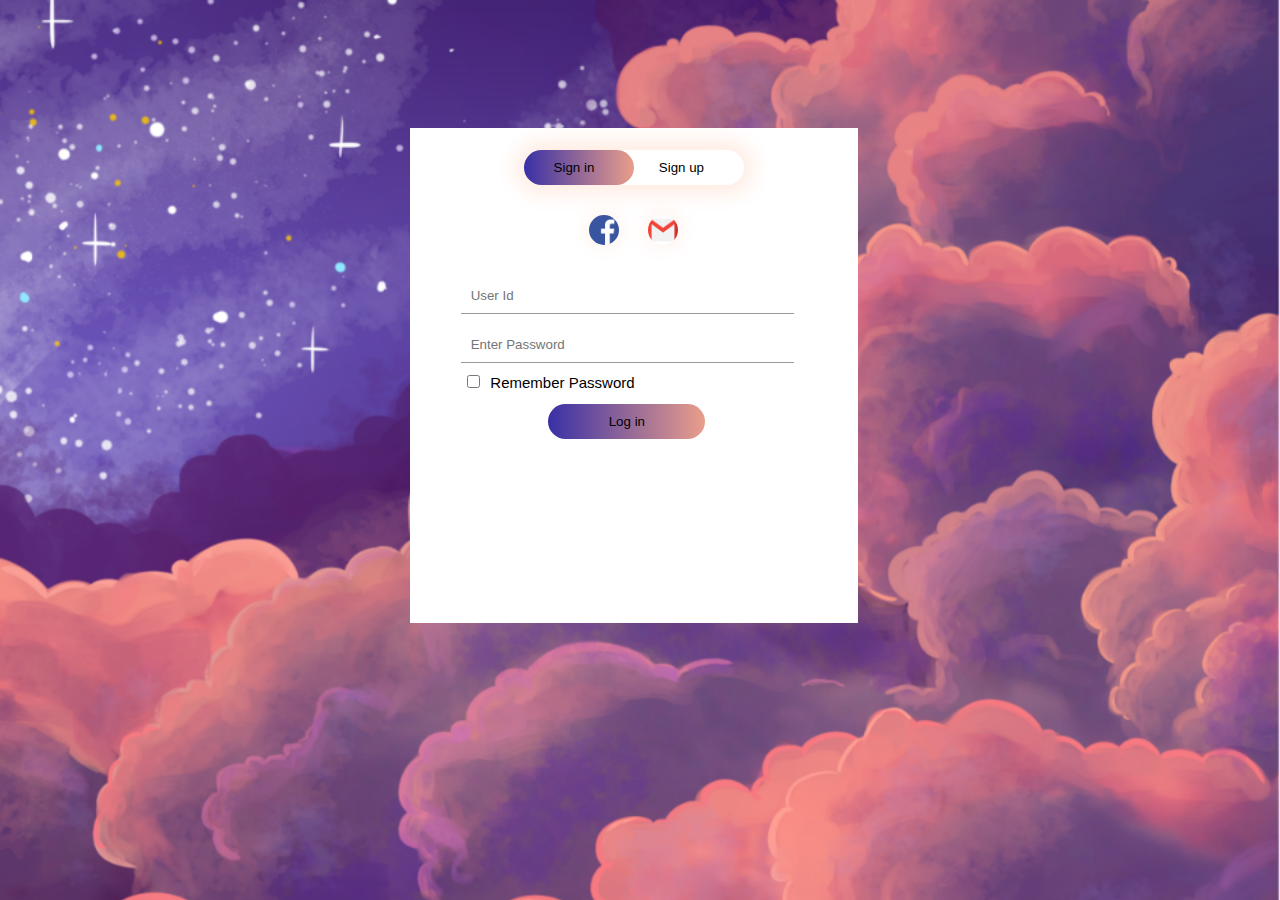
==== index.html @ bdc39eea "change" ====
<!DOCTYPE html>
<meta charset="UTF-8">
<html>
<head>
    <title>Login and Register</title>
    <link rel="stylesheet" href="css/login_style.css">
</head>
<body>
    <div class="background" id="bg">
        <div class="form-box">
            <div class="botton-box">
                <div id="toggle"></div>
                <button type="button" class="toggle-btn" onclick="signin()">Sign in</button>
                <button type="button" class="toggle-btn" onclick="signup()">Sign up</button>
            </div>
            <div class="social-icon">
                <img src="css/fb.png">
                <img src="css/gmail.png">
            </div>
            <form id="signin" class="input-group">
                <input type="text" class="input-field" placeholder="User Id" name="Signin_id" required>
                <input type="password" class="input-field" placeholder="Enter Password" name="Signin_password" required>
                <label class="check-box">
                    <input type="checkbox" class="check-box">
                    Remember Password
                </label>
                <button type="submit" class="submit-btn" form="signin">Log in</button>
            </form>
            <form id="signup" class="input-group">
                <input type="text" class="input-field" placeholder="User Id" name="Signup_id" required>
                <input type="email" class="input-field" placeholder="Enter Email" name="Signup_email" required>
                <input type="password" class="input-field" placeholder="Enter Password" name="Signup_password" required>
                <label class="check-box">
                    <input type="checkbox" class="check-box">
                    I agree to the terms
                </label>
                <button type="submit" class="submit-btn" form="signup">Sign up</button>
            </form>
        </div>
    </div>

    <script>
        var x = document.getElementById("signin");
        var y = document.getElementById("signup");
        var z = document.getElementById("toggle");
        var b = document.getElementById("bg");
        function signup(){
            x.style.left = "-100%"
            y.style.left = "10%"
            z.style.left = "110px";
            z.style.background = "black";
            b.style.background = "black";
        }
        function signin(){
            x.style.left = "10%"
            y.style.left = "110%"
            z.style.left = "0px";
            z.style.background = "linear-gradient(to right, #3930A6, #EA9E8A)";
            b.style.background = "url(css/cloud.png)";
            b.style.backgroundSize = "cover";
            b.style.backgroundPosition = "center";
        }
    </script>
</body>
</html>
---- css/login_style.css ----
* {
    margin: 0;
    padding: 0;
    font-family: sans-serif;
}

.background {
    background-image: url("cloud.png");
    height: 100%;
    width: 100%;
    background-position: center;
    background-size: cover;
    position: absolute;
    transition: 1s;
}


.form-box {
    width: 35%;
    height: 55%;
    margin-top: 10%;
    margin-left: 32%;
    position: absolute;
    background-color: white;
    overflow: hidden;
}
.botton-box{
    width: 220px;
    height: auto;
    margin: 5% auto;
    position: relative;
    box-shadow:  0 0 20px 9px #ff62141f;
    border-radius:  30px;
}
.toggle-btn{
    padding: 10px 30px;
    cursor: pointer;
    background-color: transparent;
    border: 0;
    position: relative;
    outline: none;
}
#toggle{
    width: 110px;
    height: 100%;
    position: absolute;
    background: linear-gradient(to right, #3930A6, #EA9E8A);
    border-radius:  30px;
    transition: 0.5s;
}
.social-icon{
    margin: 30px auto 0px auto;
    text-align: center;
}
.social-icon img {
    width: 30px;
    height: 30px;
    margin: 0 12px;
    box-shadow: 0 0 20px 0 #ff62141f;
    cursor: pointer;
    border-radius: 50%;
}
.input-group{
    width: 70%;
    margin-top: 5%;
    position: absolute;
    transition: .5s;
}
.input-field{
    width: 100%;
    padding: 10px 10px;
    margin: 2%;
    border-top: 0;
    border-right: 0;
    border-left: 0;
    border-bottom: 1px solid #999;
    background: transparent;
}
.submit-btn{
    width: 50%;
    padding: 10px 30px;
    cursor: pointer;
    display: block;
    position: absolute;
    margin-left: 30%;
    margin-top: 3%;
    background: linear-gradient(to right, #3930A6, #EA9E8A);
    border: 0;
    border-radius: 30px;
    outline: no;
}
.check-box{
    cursor: pointer;
    margin: 2%;
}
label.check-box{
    font-size: 15px;
}

#signin{
    left: 10%;
}

#signup{
    left: 110%;
}
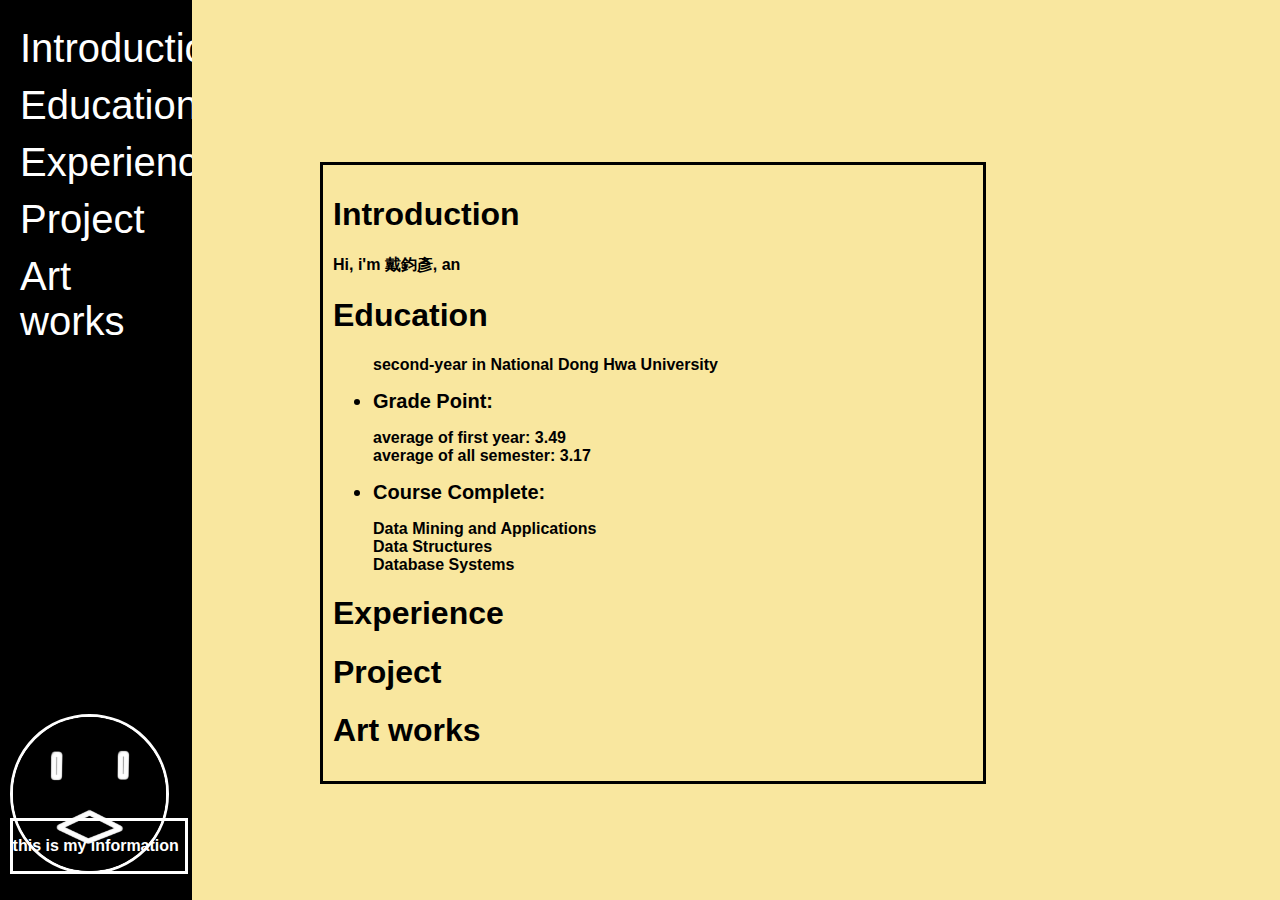
==== commit c9b9045a: "change the web to my intro, but not done yet" ====
--- a/index.html
+++ b/index.html
@@ -1,65 +1,55 @@
 <!DOCTYPE html>
 <meta charset="UTF-8">
 <html>
+
 <head>
-    <title>Login and Register</title>
-    <link rel="stylesheet" href="css/login_style.css">
+    <title>Self introduction</title>
+    <link rel="stylesheet" href="css/intro.css">
+
 </head>
-<body>
-    <div class="background" id="bg">
-        <div class="form-box">
-            <div class="botton-box">
-                <div id="toggle"></div>
-                <button type="button" class="toggle-btn" onclick="signin()">Sign in</button>
-                <button type="button" class="toggle-btn" onclick="signup()">Sign up</button>
-            </div>
-            <div class="social-icon">
-                <img src="css/fb.png">
-                <img src="css/gmail.png">
-            </div>
-            <form id="signin" class="input-group">
-                <input type="text" class="input-field" placeholder="User Id" name="Signin_id" required>
-                <input type="password" class="input-field" placeholder="Enter Password" name="Signin_password" required>
-                <label class="check-box">
-                    <input type="checkbox" class="check-box">
-                    Remember Password
-                </label>
-                <button type="submit" class="submit-btn" form="signin">Log in</button>
-            </form>
-            <form id="signup" class="input-group">
-                <input type="text" class="input-field" placeholder="User Id" name="Signup_id" required>
-                <input type="email" class="input-field" placeholder="Enter Email" name="Signup_email" required>
-                <input type="password" class="input-field" placeholder="Enter Password" name="Signup_password" required>
-                <label class="check-box">
-                    <input type="checkbox" class="check-box">
-                    I agree to the terms
-                </label>
-                <button type="submit" class="submit-btn" form="signup">Sign up</button>
-            </form>
+
+<body id="bg">
+    <div class="side-bar">
+        <div class=href>
+            <a href="#Introduction">Introduction<br></a>
+        </div>
+        <div class=href>
+            <a href="#Education">Education<br></a>
+        </div>
+        <div class=href>
+            <a href="#Experience">Experience<br></a>
+        </div>
+        <div class=href>
+            <a href="#Project">Project<br></a>
+        </div>
+        <div class=href>
+            <a href="#Art">Art works<br></a>
+        </div>
+        <div class="information-link">
+            <img src="css/face.png">
+
+        </div>
+        <div class="information-detail">
+            <p>this is my information</p>
         </div>
     </div>
 
-    <script>
-        var x = document.getElementById("signin");
-        var y = document.getElementById("signup");
-        var z = document.getElementById("toggle");
-        var b = document.getElementById("bg");
-        function signup(){
-            x.style.left = "-100%"
-            y.style.left = "10%"
-            z.style.left = "110px";
-            z.style.background = "black";
-            b.style.background = "black";
-        }
-        function signin(){
-            x.style.left = "10%"
-            y.style.left = "110%"
-            z.style.left = "0px";
-            z.style.background = "linear-gradient(to right, #3930A6, #EA9E8A)";
-            b.style.background = "url(css/cloud.png)";
-            b.style.backgroundSize = "cover";
-            b.style.backgroundPosition = "center";
-        }
-    </script>
+    <div class="content" id="Intro">
+        <h1 id="Introduction">Introduction</h1>
+        <p>Hi, i'm 戴鈞彥, an </p>
+        <h1 id="Education">Education</h1>
+        <ul>
+            <p>second-year in National Dong Hwa University</p>
+            
+            <li class="list">Grade Point:</li>
+            <p>average of first year: 3.49<br>average of all semester: 3.17</p>
+            <li class="list">Course Complete:</li>
+            <p>Data Mining and Applications<br>Data Structures<br>Database Systems</p>
+        </ul>
+        <h1 id="Experience">Experience</h1>
+        <h1 id="Project">Project</h1>
+        <h1 id="Art">Art works</h1>
+    </div>
 </body>
+
 </html>--- a/css/intro.css
+++ b/css/intro.css
@@ -0,0 +1,81 @@
+*{
+    font-family: sans-serif;
+}
+#bg {
+    background-color: #F9E79F;
+    height: 100%;
+    width: 100%;
+    background-position: center;
+}
+
+.side-bar{
+    height: 100%;
+    width: 15%;
+    position: fixed;
+    z-index: 1;
+    top:0;
+    left: 0;
+    background-color: black;
+    overflow-x: hidden;
+    padding-top: 20px;
+}
+
+.href{
+    padding: 6px 8px 6px 20px;
+    position: relative;
+}
+.href a{
+    font-size: 40px;
+    text-decoration: none;
+    color: white;
+}
+.href a:hover{
+    color: #F9E79F;
+}
+
+.information-link img {
+    border: solid white;
+    border-radius: 50%;
+    width:80%;
+    position: absolute;
+    bottom: 5%;
+    left: 5%
+}
+
+
+.information-link img:hover{
+    border: solid black;
+    transition: .5s;
+    left: 0%;
+    width: 200%;
+}
+.information-detail{
+    border: solid white;
+    position: absolute;
+    width: 90%;
+    bottom: 5%;
+    left: 5%;
+}
+.information-detail p{
+    color: white;
+}
+
+p{
+    font-weight: bold;
+}
+.content{
+    padding:10px;
+    width: 50%;
+    height: auto;
+    border-style: solid;
+    border-color: black;
+    position:absolute;
+}
+.list{
+    font-weight: bold;
+    font-size: 20px;
+}
+#Intro{
+    left:25%;
+    top: 18%;
+}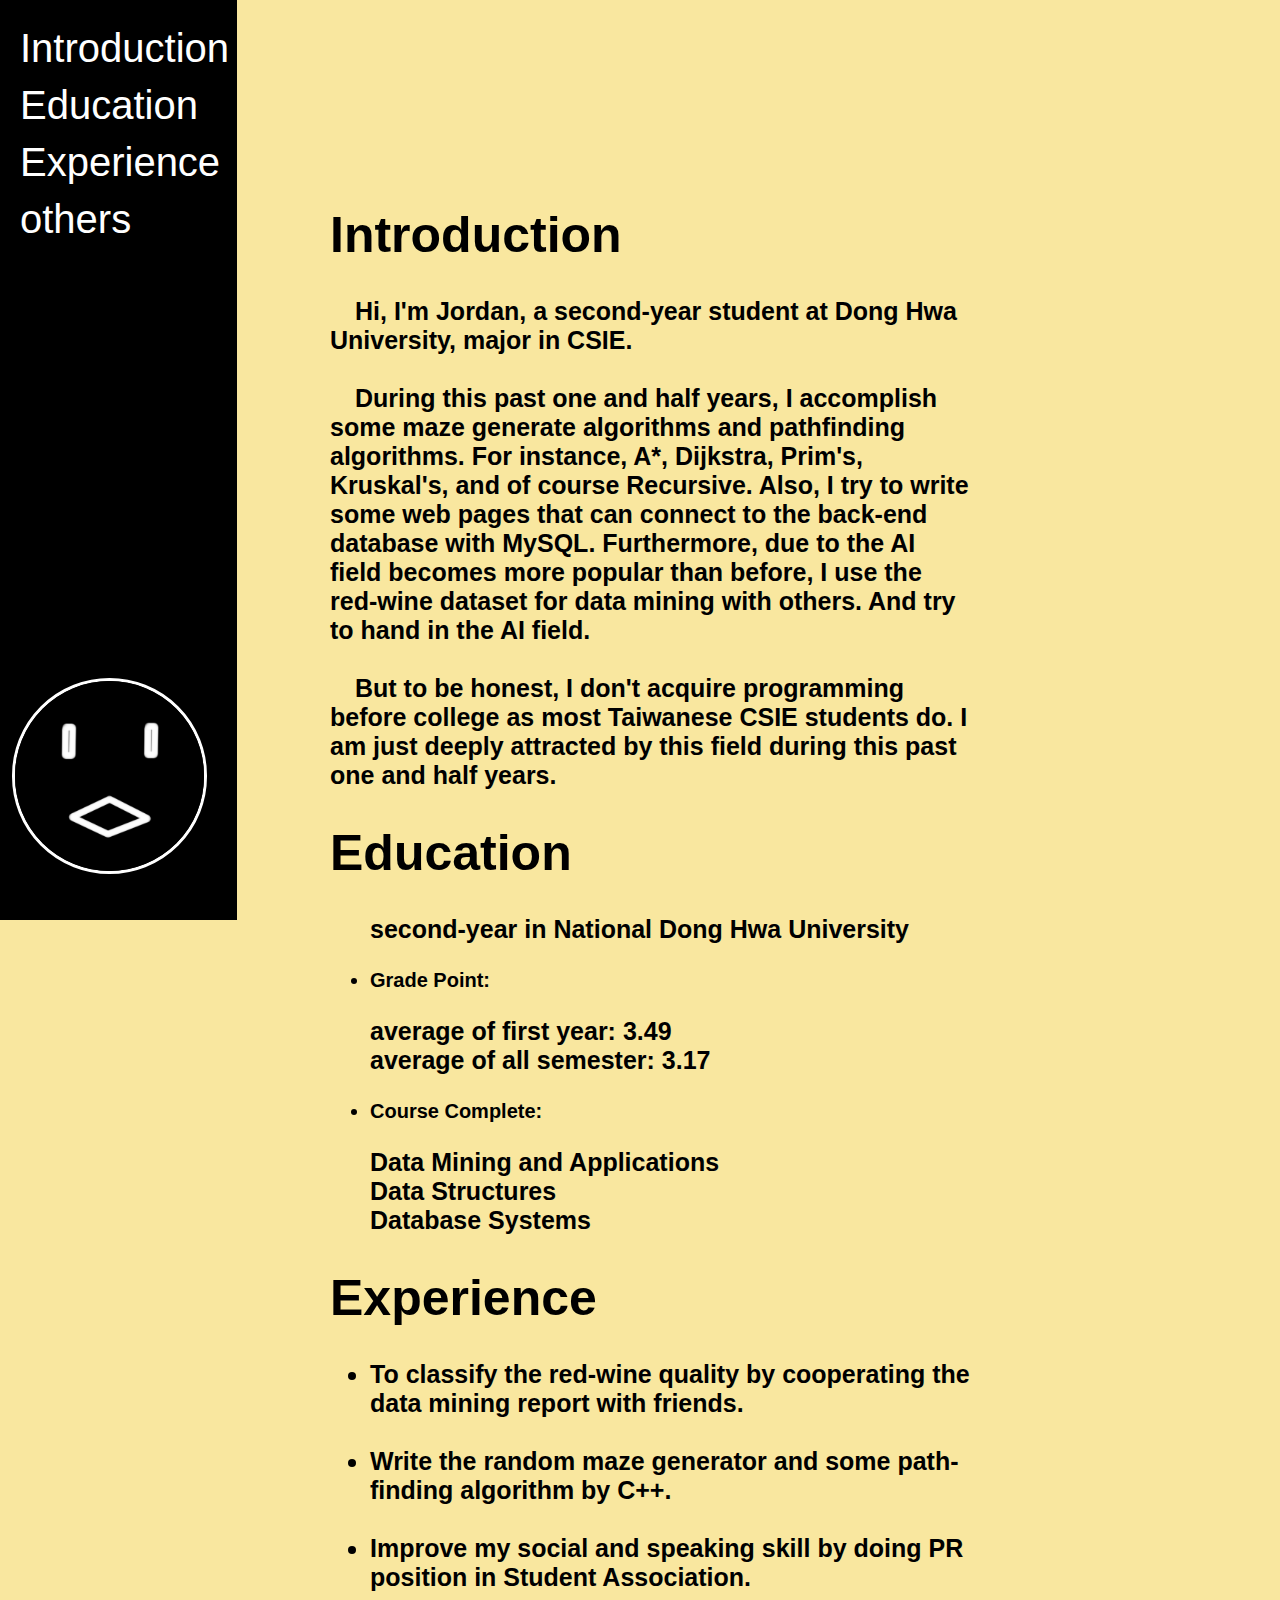
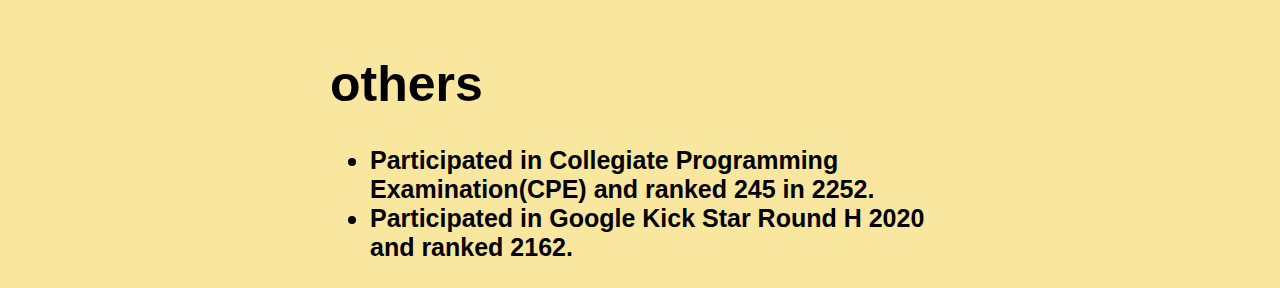
==== commit c4785c6b: "almost done" ====
--- a/index.html
+++ b/index.html
@@ -20,35 +20,45 @@
             <a href="#Experience">Experience<br></a>
         </div>
         <div class=href>
-            <a href="#Project">Project<br></a>
-        </div>
-        <div class=href>
-            <a href="#Art">Art works<br></a>
+            <a href="#others">others<br></a>
         </div>
         <div class="information-link">
             <img src="css/face.png">
 
         </div>
+        
         <div class="information-detail">
-            <p>this is my information</p>
+            <h3>Name: 戴鈞彥</h3>
+            <h3>Phone: (+886)975958399</h3>
+            <h3>Email: 410821223@gms.ndhu.edu.tw</h3>
+            <h3>github: minired2154</h3>
         </div>
     </div>
-
     <div class="content" id="Intro">
         <h1 id="Introduction">Introduction</h1>
-        <p>Hi, i'm 戴鈞彥, an </p>
+        <p>	&emsp;Hi, I'm Jordan, a second-year student at Dong Hwa University, major in CSIE.<br><br>
+            &emsp;During this past one and half years, I accomplish some maze generate algorithms and pathfinding algorithms. For instance, A*, Dijkstra, Prim's, Kruskal's, and of course Recursive. Also, I try to write some web pages that can connect to the back-end database with MySQL. Furthermore, due to the AI field becomes more popular than before, I use the red-wine dataset for data mining with others. And try to hand in the AI field.<br><br>
+            &emsp;But to be honest, I don't acquire programming before college as most Taiwanese CSIE students do. I am just deeply attracted by this field during this past one and half years.</p>
         <h1 id="Education">Education</h1>
         <ul>
             <p>second-year in National Dong Hwa University</p>
-            
+
             <li class="list">Grade Point:</li>
             <p>average of first year: 3.49<br>average of all semester: 3.17</p>
             <li class="list">Course Complete:</li>
             <p>Data Mining and Applications<br>Data Structures<br>Database Systems</p>
         </ul>
         <h1 id="Experience">Experience</h1>
-        <h1 id="Project">Project</h1>
-        <h1 id="Art">Art works</h1>
+        <ul>
+            <li>To classify the red-wine quality by cooperating the data mining report with friends.<br><br></li>
+            <li>Write the random maze generator and some path-finding algorithm by C++.<br><br></li>
+            <li>Improve my social and speaking skill by doing PR position in Student Association.<br><br></li>
+        </ul>
+        <h1 id="others">others</h1>
+        <ul>
+            <li>Participated in Collegiate Programming Examination(CPE) and ranked 245 in 2252.</li>
+            <li>Participated in Google Kick Star Round H 2020 and ranked 2162.</li>
+        </ul>
     </div>
 </body>
 
--- a/css/intro.css
+++ b/css/intro.css
@@ -1,5 +1,16 @@
 *{
     font-family: sans-serif;
+}
+h1{
+    font-size: 50px;
+}
+p{
+    font-size: 25px;
+    font-weight: bold;
+}
+ul li{
+    font-size: 25px;
+    font-weight: bold;
 }
 #bg {
     background-color: #F9E79F;
@@ -10,7 +21,7 @@
 
 .side-bar{
     height: 100%;
-    width: 15%;
+    width: auto;
     position: fixed;
     z-index: 1;
     top:0;
@@ -21,6 +32,7 @@
 }
 
 .href{
+    width: 100%;
     padding: 6px 8px 6px 20px;
     position: relative;
 }
@@ -49,26 +61,25 @@
     left: 0%;
     width: 200%;
 }
+
 .information-detail{
+    display: none;
+    z-index: 1;
     border: solid white;
     position: absolute;
-    width: 90%;
+    width: auto;
     bottom: 5%;
     left: 5%;
 }
-.information-detail p{
+.information-detail h3{
     color: white;
 }
 
-p{
-    font-weight: bold;
-}
 .content{
     padding:10px;
     width: 50%;
     height: auto;
-    border-style: solid;
-    border-color: black;
+    
     position:absolute;
 }
 .list{
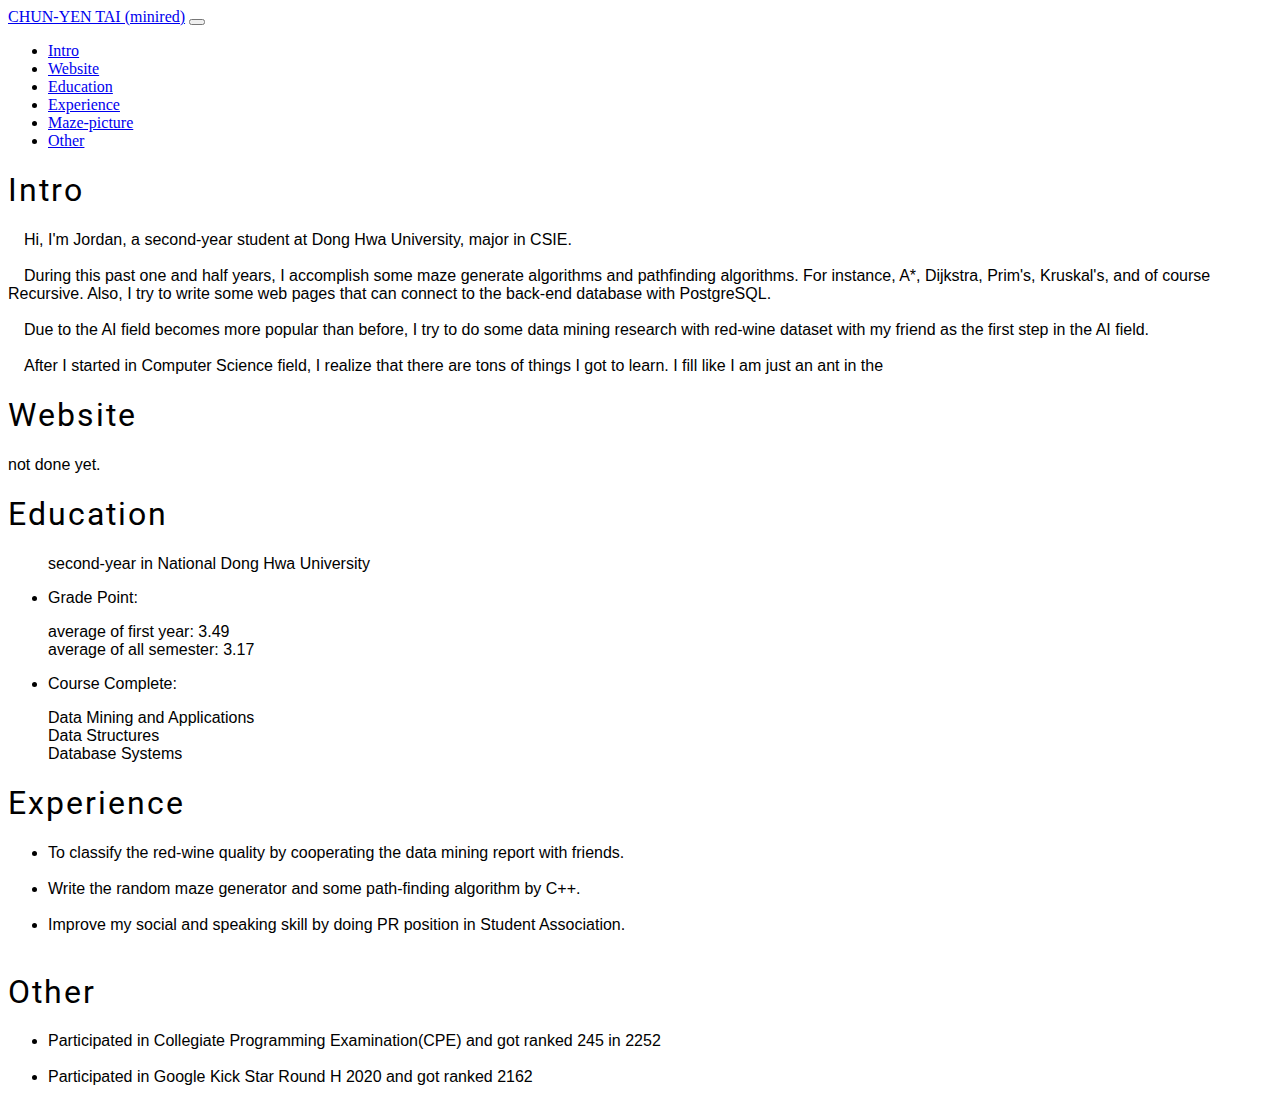
==== commit a09b9859: "change almost all outlook" ====
--- a/index.html
+++ b/index.html
@@ -1,65 +1,119 @@
 <!DOCTYPE html>
-<meta charset="UTF-8">
-<html>
+<html lang="en">
 
 <head>
-    <title>Self introduction</title>
-    <link rel="stylesheet" href="css/intro.css">
 
+    <title>About</title>
+
+
+    <link rel="stylesheet" href="css/general.css">
+
+    <!-- Required meta tags -->
+    <meta charset="utf-8">
+    <meta name="viewport" content="width=device-width, initial-scale=1">
+
+    <!-- Bootstrap CSS -->
+    <link href="https://cdn.jsdelivr.net/npm/bootstrap@5.0.0-beta2/dist/css/bootstrap.min.css" rel="stylesheet"
+        integrity="sha384-BmbxuPwQa2lc/FVzBcNJ7UAyJxM6wuqIj61tLrc4wSX0szH/Ev+nYRRuWlolflfl" crossorigin="anonymous">
+
+    <link href="https://fonts.googleapis.com/css2?family=Roboto:wght@100;400&display=swap" rel="stylesheet">
+    <link href="https://fonts.googleapis.com/css2?family=Poppins&display=swap" rel="stylesheet">
 </head>
 
-<body id="bg">
-    <div class="side-bar">
-        <div class=href>
-            <a href="#Introduction">Introduction<br></a>
-        </div>
-        <div class=href>
-            <a href="#Education">Education<br></a>
-        </div>
-        <div class=href>
-            <a href="#Experience">Experience<br></a>
-        </div>
-        <div class=href>
-            <a href="#others">others<br></a>
-        </div>
-        <div class="information-link">
-            <img src="css/face.png">
 
-        </div>
-        
-        <div class="information-detail">
-            <h3>Name: 戴鈞彥</h3>
-            <h3>Phone: (+886)975958399</h3>
-            <h3>Email: 410821223@gms.ndhu.edu.tw</h3>
-            <h3>github: minired2154</h3>
+<body>
+    <div class="kv vh-100 vw-100">
+        <nav class="navbar navbar-expand-lg navbar-light bg-light w-100 position-fixed">
+            <div class="container-fluid">
+                <a class="navbar-brand fw-bolder" href="#">CHUN-YEN TAI (minired)</a>
+                <button class="navbar-toggler" type="button" data-bs-toggle="collapse" data-bs-target="#navbarNav"
+                    aria-controls="navbarNav" aria-expanded="false" aria-label="Toggle navigation">
+                    <span class="navbar-toggler-icon"></span>
+                </button>
+                <div class="collapse navbar-collapse" id="navbarNav">
+                    <ul class="navbar-nav">
+                        <li class="nav-item">
+                            <a class="nav-link active" aria-current="page" href="#">Intro</a>
+                        </li>
+                        <li class="nav-item">
+                            <a class="nav-link" href="#Website">Website</a>
+                        </li>
+                        <li class="nav-item">
+                            <a class="nav-link" href="#Education">Education</a>
+                        </li>
+                        <li class="nav-item">
+                            <a class="nav-link" href="#Experience">Experience</a>
+                        </li>
+                        <li class="nav-item">
+                            <a class="nav-link" href="#Maze-picture">Maze-picture</a>
+                        </li>
+                        <li class="nav-item">
+                            <a class="nav-link" href="#Other">Other</a>
+                        </li>
+                    </ul>
+                </div>
+            </div>
+        </nav>
+        <div class="container h-100 w-100 pt-5">
+            <div class="row h-100 pt-3">
+                <div class="col p">
+                    <div id="Intro" class="p-5">
+                        <h1 class="fs-1 pb-3 Roboto-regular text-space-2">Intro</h1>
+                        <p class="fs-4 LeagueGothic">&emsp;Hi, I'm Jordan, a second-year student at Dong Hwa University, major in
+                            CSIE.<br><br>
+                            &emsp;During this past one and half years, I accomplish some maze generate algorithms and
+                            pathfinding algorithms. For instance, A*, Dijkstra, Prim's, Kruskal's, and of course
+                            Recursive. Also, I try to write some web pages that can connect to the back-end database
+                            with PostgreSQL. <br><br>&emsp;Due to the AI field becomes more popular than before, I try to do some
+                            data mining research with red-wine dataset with my friend as the first step in the AI field.<br><br>
+                            &emsp;After I started in Computer Science field, I realize that there are tons of things I got to learn.
+                            I fill like I am just an ant in the 
+                        </p>
+                    </div>
+                    <div id="Website" class="p-5">
+                        <h1 class="fs-1 pb-3 Roboto-regular text-space-2">Website</h1>
+                        <p class="fs-4 LeagueGothic">not done yet.
+                        </p>
+                    </div>
+                    <div id="Education" class="p-5">
+                        <h1 class="fs-1 pb-3 Roboto-regular text-space-2">Education</h1>
+                        <ul class="fs-4 LeagueGothic">
+                            <p>second-year in National Dong Hwa University</p>
+                
+                            <li class="list">Grade Point:</li>
+                            <p>average of first year: 3.49<br>average of all semester: 3.17</p>
+                            <li class="list">Course Complete:</li>
+                            <p>Data Mining and Applications<br>Data Structures<br>Database Systems</p>
+                        </ul>
+                    </div>
+                    <div id="Experience" class="p-5">
+                        <h1 class="fs-1 pb-3 Roboto-regular text-space-2">Experience</h1>
+                        <ul class="fs-4 LeagueGothic">
+                            <li>To classify the red-wine quality by cooperating the data mining report with friends.<br><br></li>
+                            <li>Write the random maze generator and some path-finding algorithm by C++.<br><br></li>
+                            <li>Improve my social and speaking skill by doing PR position in Student Association.<br><br></li>
+                        </ul>
+                    </div>
+                    <div id="Maze-picture" class="p-5">
+                        
+                    </div>
+                    <div id="Other" class="p-5">
+                        <h1 class="fs-1 pb-3 Roboto-regular text-space-2">Other</h1>
+                        <ul class="fs-4 LeagueGothic">
+                            <li>Participated in Collegiate Programming Examination(CPE) and got ranked 245 in 2252<br><br></li>
+                            <li>Participated in Google Kick Star Round H 2020 and got ranked 2162<br><br></li>
+                        </ul>
+                    </div>
+                </div>
+            </div>
         </div>
     </div>
-    <div class="content" id="Intro">
-        <h1 id="Introduction">Introduction</h1>
-        <p>	&emsp;Hi, I'm Jordan, a second-year student at Dong Hwa University, major in CSIE.<br><br>
-            &emsp;During this past one and half years, I accomplish some maze generate algorithms and pathfinding algorithms. For instance, A*, Dijkstra, Prim's, Kruskal's, and of course Recursive. Also, I try to write some web pages that can connect to the back-end database with MySQL. Furthermore, due to the AI field becomes more popular than before, I use the red-wine dataset for data mining with others. And try to hand in the AI field.<br><br>
-            &emsp;But to be honest, I don't acquire programming before college as most Taiwanese CSIE students do. I am just deeply attracted by this field during this past one and half years.</p>
-        <h1 id="Education">Education</h1>
-        <ul>
-            <p>second-year in National Dong Hwa University</p>
+    <!-- default content text (typically empty) -->
+    <script src="https://cdn.jsdelivr.net/npm/bootstrap@5.0.0-beta2/dist/js/bootstrap.bundle.min.js"
+        integrity="sha384-b5kHyXgcpbZJO/tY9Ul7kGkf1S0CWuKcCD38l8YkeH8z8QjE0GmW1gYU5S9FOnJ0"
+        crossorigin="anonymous"></script>
 
-            <li class="list">Grade Point:</li>
-            <p>average of first year: 3.49<br>average of all semester: 3.17</p>
-            <li class="list">Course Complete:</li>
-            <p>Data Mining and Applications<br>Data Structures<br>Database Systems</p>
-        </ul>
-        <h1 id="Experience">Experience</h1>
-        <ul>
-            <li>To classify the red-wine quality by cooperating the data mining report with friends.<br><br></li>
-            <li>Write the random maze generator and some path-finding algorithm by C++.<br><br></li>
-            <li>Improve my social and speaking skill by doing PR position in Student Association.<br><br></li>
-        </ul>
-        <h1 id="others">others</h1>
-        <ul>
-            <li>Participated in Collegiate Programming Examination(CPE) and ranked 245 in 2252.</li>
-            <li>Participated in Google Kick Star Round H 2020 and ranked 2162.</li>
-        </ul>
-    </div>
+    <script src="js/general.js"></script>
 </body>
 
 </html>--- a/css/general.css
+++ b/css/general.css
@@ -0,0 +1,201 @@
+.fv {
+    width: 100vw;
+    height: 100vh;
+}
+
+::placeholder {
+    color: rgba(255, 255, 255, 0.5);
+    font-size: 30px;
+}
+
+
+/*------------screen-control--------------*/
+
+.rotate {
+    color: rgba(255, 255, 255, 0.5);
+}
+
+.w-lg-50 {
+    width: 100%;
+}
+
+#aboutus {
+    overflow: hidden;
+    position: absolute;
+    width: 0%;
+    height: 0%;
+}
+
+@media screen and (min-width: 768px) {
+    .kv {
+        /* justify the background-position */
+        background-image: url("media/interview.jpg");
+        width: 100%;
+        height: 100vh;
+        background-size: cover;
+        background-position: left;
+    }
+    .w-lg-50 {
+        width: 50%;
+    }
+    .rotate {
+        writing-mode: vertical-lr;
+        color: rgba(255, 255, 255, 0.5);
+    }
+    #aboutus {
+        position: inherit;
+        height: 100%;
+        width: 10%;
+    }
+}
+
+/*========================================*/
+
+/*----------------spacing-----------------*/
+
+/*margin and padding*/
+
+.mgt-25 {
+    margin-top: 25%;
+}
+
+.mgt-10 {
+    margin-top: 10%;
+}
+
+.mgt--5 {
+    margin-top: -50px;
+}
+
+/*=========================================*/
+
+/*-------------------size------------------*/
+
+.h-10 {
+    height: 10%;
+}
+
+/*=========================================*/
+
+/*----------color or transpaent-----------*/
+
+.darkblock {
+    background-color: rgba(0, 0, 0, 0.5);
+}
+
+.darkerblock {
+    background-color: rgba(0, 0, 0, 0.75);
+}
+
+.darkestblock {
+    background-color: rgba(0, 0, 0, 0.85);
+}
+
+.transparent {
+    background-color: rgba(0, 0, 0, 0);
+}
+
+.DodgerBlueblock {
+    background-color: DodgerBlue;
+}
+
+/*=========================================*/
+
+/*------------------font-------------------*/
+
+.Roboto-thin {
+    font-family: 'Roboto', sans-serif;
+    font-weight: lighter;
+}
+
+.Roboto-regular {
+    font-family: 'Roboto', sans-serif;
+    font-weight: 400;
+}
+
+.LeagueGothic {
+    font-family: 'League Gothic', sans-serif;
+    font-weight: 400;
+}
+
+.fs-100 {
+    font-size: 100px;
+}
+
+.fs-64 {
+    font-size: 64px;
+}
+
+.text-space-2 {
+    letter-spacing: 2px;
+}
+
+/*=========================================*/
+
+/*----------------border------------------*/
+
+.border-top-5 {
+    border-style: solid;
+    border-width: 5px;
+    border-top-width: 30px;
+    border-top-left-radius: 10px;
+    border-top-right-radius: 10px;
+}
+
+.border-bottom-5 {
+    border-style: solid;
+    border-width: 5px;
+    border-bottom-width: 30px;
+    border-bottom-left-radius: 10px;
+    border-bottom-right-radius: 10px;
+}
+
+/*=========================================*/
+
+/*-----------------flex--------------------*/
+
+.flex {
+    display: flex;
+}
+
+.flex-column {
+    flex-direction: column;
+}
+
+.flex-r-row {
+    flex-direction: row-reverse;
+}
+
+.flex-row {
+    flex-direction: row;
+}
+
+/*=========================================*/
+
+/*--------------layer----------------------*/
+
+.layer-2 {
+    z-index: 2;
+}
+
+.layer-1 {
+    z-index: 1;
+}
+
+/*=========================================*/
+
+/*--------------animation------------------*/
+
+.cursor-pointer {
+    cursor: pointer;
+}
+
+#simpleabout:hover {
+    width: 20%;
+}
+
+/*=========================================*/
+
+/*----------------display------------------*/
+
+/*=========================================*/